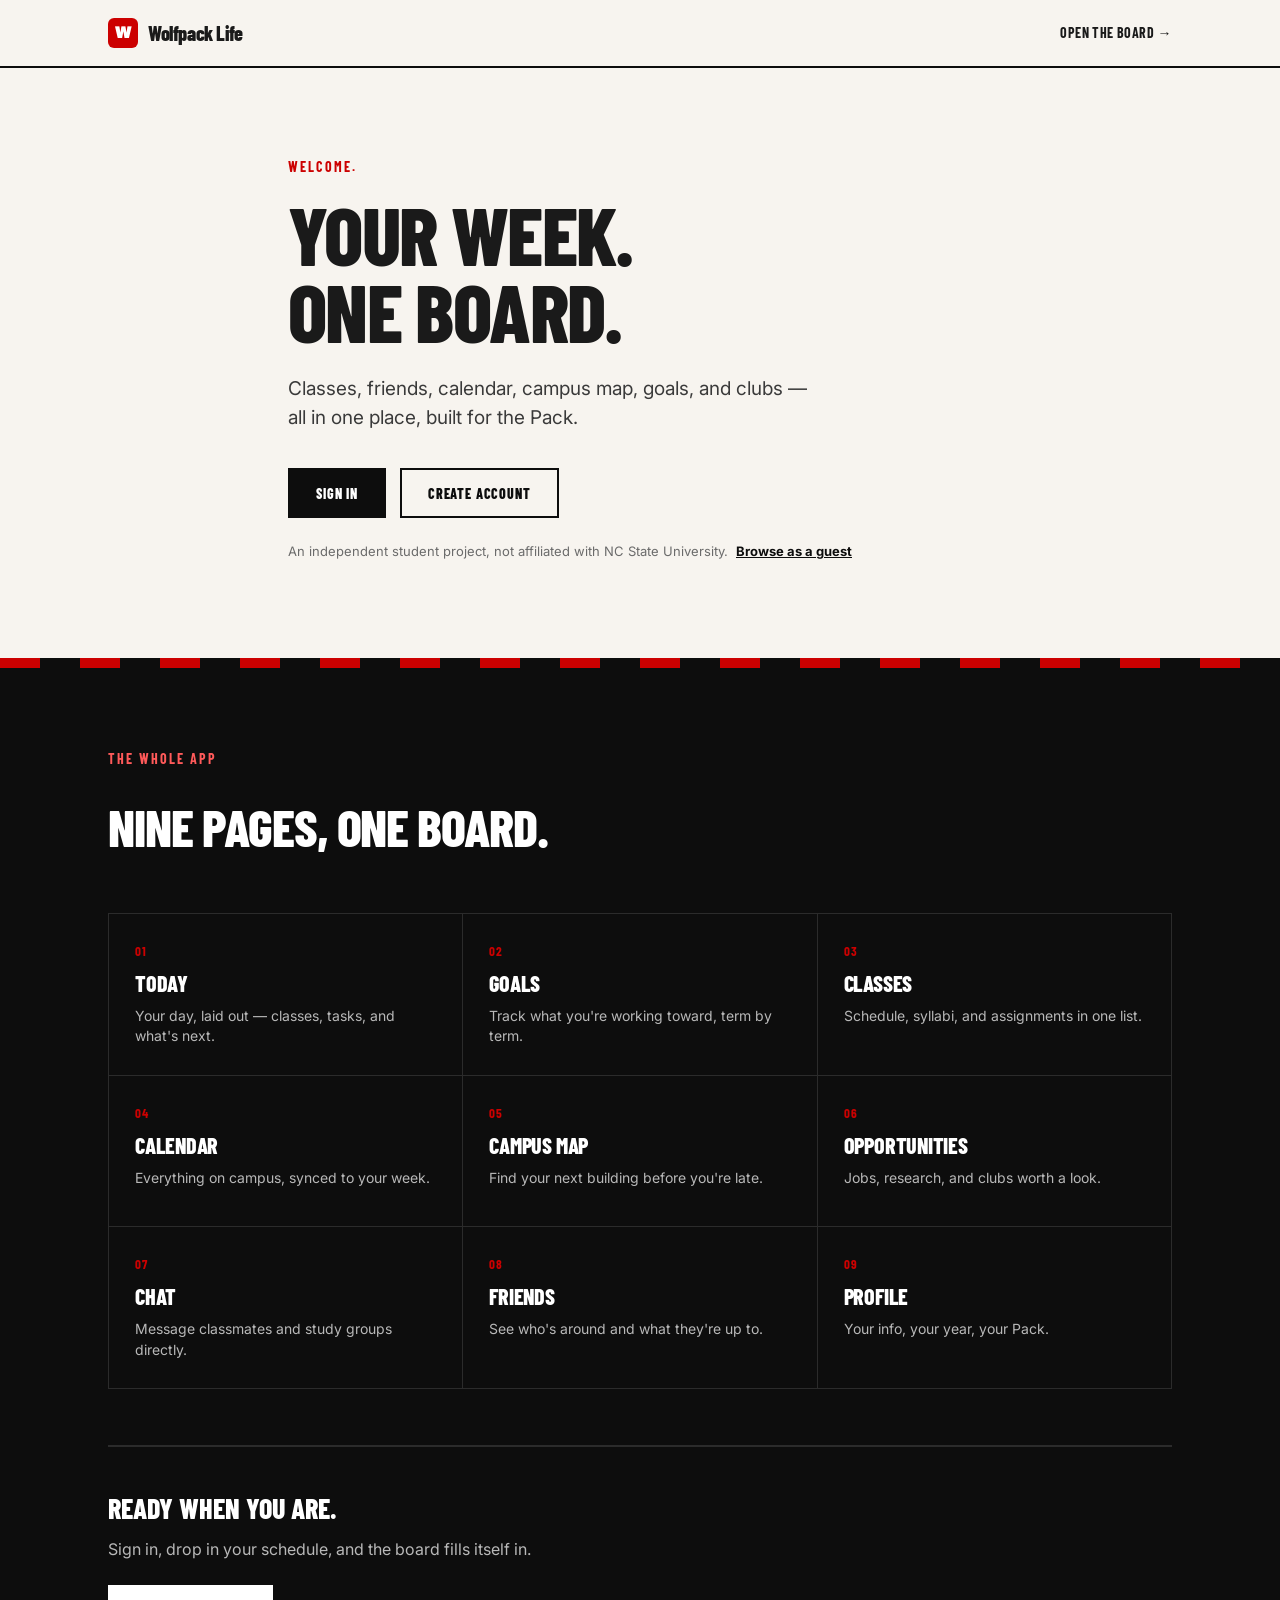
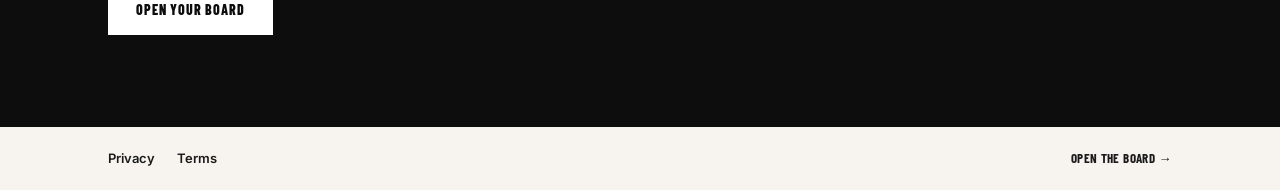
==== index.html @ f3657b66 "Initial commit: Wolfpack Life welcome site Static NC State-themed welcome page with working client-s" ====
<!DOCTYPE html>
<html lang="en">
<head>
  <meta charset="UTF-8" />
  <meta name="viewport" content="width=device-width, initial-scale=1.0" />
  <title>Welcome / Wolfpack Life</title>
  <meta name="description" content="Your week, one board — classes, friends, calendar, campus map, goals, and clubs for NC State students." />
  <link rel="icon" href="data:image/svg+xml,<svg xmlns=%22http://www.w3.org/2000/svg%22 viewBox=%220 0 100 100%22><rect width=%22100%22 height=%22100%22 rx=%2218%22 fill=%22%23CC0000%22/><text x=%2250%22 y=%2268%22 font-size=%2258%22 font-family=%22Arial%22 font-weight=%22900%22 fill=%22white%22 text-anchor=%22middle%22>W</text></svg>" />
  <link rel="preconnect" href="https://fonts.googleapis.com" />
  <link rel="preconnect" href="https://fonts.gstatic.com" crossorigin />
  <link href="https://fonts.googleapis.com/css2?family=Archivo+Black&family=Barlow+Condensed:wght@500;600;700;800&family=Inter:wght@400;500;600;700&display=swap" rel="stylesheet" />
  <link rel="stylesheet" href="styles.css" />
</head>
<body>

  <header class="site-header">
    <div class="wrap header-inner">
      <a class="brand" href="#top">
        <span class="brand-mark">W</span>
        <span class="brand-name">Wolfpack Life</span>
      </a>
      <a class="header-cta" href="board.html">Open the board →</a>
    </div>
  </header>

  <main id="top">
    <!-- HERO -->
    <section class="hero">
      <div class="wrap hero-inner">
        <p class="eyebrow">Welcome.</p>
        <h1 class="hero-title">
          <span>Your week.</span>
          <span>One board.</span>
        </h1>
        <p class="hero-sub">Classes, friends, calendar, campus map, goals, and clubs — all in one place, built for the Pack.</p>

        <div class="hero-actions">
          <a class="btn btn-solid" href="account.html?mode=signin">Sign in</a>
          <a class="btn btn-outline" href="account.html?mode=create">Create account</a>
        </div>

        <p class="hero-disclaimer">
          An independent student project, not affiliated with NC State University.
          <button class="link-btn" type="button" id="guestBtn">Browse as a guest</button>
        </p>
      </div>

      <div class="hero-stripe" aria-hidden="true"></div>
    </section>

    <!-- FEATURE BOARD -->
    <section class="board" id="board">
      <div class="wrap">
        <p class="eyebrow eyebrow-light">The whole app</p>
        <h2 class="board-title">Nine pages, one board.</h2>

        <ol class="page-list">
          <li><span class="num">01</span><h3>Today</h3><p>Your day, laid out — classes, tasks, and what's next.</p></li>
          <li><span class="num">02</span><h3>Goals</h3><p>Track what you're working toward, term by term.</p></li>
          <li><span class="num">03</span><h3>Classes</h3><p>Schedule, syllabi, and assignments in one list.</p></li>
          <li><span class="num">04</span><h3>Calendar</h3><p>Everything on campus, synced to your week.</p></li>
          <li><span class="num">05</span><h3>Campus map</h3><p>Find your next building before you're late.</p></li>
          <li><span class="num">06</span><h3>Opportunities</h3><p>Jobs, research, and clubs worth a look.</p></li>
          <li><span class="num">07</span><h3>Chat</h3><p>Message classmates and study groups directly.</p></li>
          <li><span class="num">08</span><h3>Friends</h3><p>See who's around and what they're up to.</p></li>
          <li><span class="num">09</span><h3>Profile</h3><p>Your info, your year, your Pack.</p></li>
        </ol>

        <div class="board-cta">
          <h3>Ready when you are.</h3>
          <p>Sign in, drop in your schedule, and the board fills itself in.</p>
          <a class="btn btn-solid btn-light" href="account.html?mode=signin">Open your board</a>
        </div>
      </div>
    </section>
  </main>

  <footer class="site-footer">
    <div class="wrap footer-inner">
      <div class="footer-links">
        <a href="#privacy">Privacy</a>
        <a href="#terms">Terms</a>
      </div>
      <a class="footer-cta" href="board.html">Open the board →</a>
    </div>
  </footer>

  <script src="auth.js"></script>
  <script src="script.js"></script>
</body>
</html>
---- styles.css ----
:root {
  --red: #CC0000;
  --red-dark: #8f0000;
  --black: #0d0d0d;
  --cream: #F7F4EF;
  --ink: #1a1a1a;
  --white: #ffffff;
  --border: 2px solid var(--black);
  --font-display: "Barlow Condensed", "Arial Narrow", Helvetica, sans-serif;
  --font-body: "Inter", ui-sans-serif, system-ui, sans-serif;
}

* { box-sizing: border-box; margin: 0; padding: 0; }

html { scroll-behavior: smooth; }

body {
  background: var(--cream);
  color: var(--ink);
  font-family: var(--font-body);
  font-size: 16px;
  line-height: 1.5;
  -webkit-font-smoothing: antialiased;
}

.wrap {
  max-width: 1120px;
  margin: 0 auto;
  padding: 0 28px;
}

a { color: inherit; text-decoration: none; }

/* ---------- Header ---------- */
.site-header {
  border-bottom: var(--border);
  background: var(--cream);
  position: sticky;
  top: 0;
  z-index: 10;
}

.header-inner {
  display: flex;
  align-items: center;
  justify-content: space-between;
  padding: 18px 28px;
}

.brand {
  display: flex;
  align-items: center;
  gap: 10px;
  font-family: var(--font-display);
  font-weight: 800;
  font-size: 20px;
  letter-spacing: -0.02em;
}

.brand-mark {
  display: inline-flex;
  align-items: center;
  justify-content: center;
  width: 30px;
  height: 30px;
  background: var(--red);
  color: var(--white);
  font-family: "Archivo Black", sans-serif;
  font-size: 16px;
  border-radius: 6px;
}

.header-cta {
  font-family: var(--font-display);
  font-weight: 700;
  font-size: 14px;
  text-transform: uppercase;
  letter-spacing: 0.03em;
  border-bottom: 2px solid transparent;
  transition: border-color 0.15s ease;
}
.header-cta:hover { border-color: var(--black); }

/* ---------- Hero ---------- */
.hero { position: relative; overflow: hidden; }

.hero-inner {
  padding: 88px 28px 96px;
  max-width: 760px;
}

.eyebrow {
  font-family: var(--font-display);
  font-weight: 700;
  font-size: 14px;
  text-transform: uppercase;
  letter-spacing: 0.14em;
  color: var(--red);
  margin-bottom: 18px;
}

.hero-title {
  font-family: var(--font-display);
  font-weight: 800;
  font-size: clamp(48px, 8vw, 82px);
  line-height: 0.94;
  letter-spacing: -0.02em;
  text-transform: uppercase;
  margin-bottom: 26px;
}
.hero-title span { display: block; }

.hero-sub {
  font-size: 19px;
  line-height: 1.5;
  max-width: 520px;
  color: #3a3a3a;
  margin-bottom: 36px;
}

.hero-actions {
  display: flex;
  gap: 14px;
  flex-wrap: wrap;
  margin-bottom: 24px;
}

.btn {
  display: inline-flex;
  align-items: center;
  justify-content: center;
  height: 50px;
  padding: 0 26px;
  font-family: var(--font-display);
  font-weight: 800;
  font-size: 14px;
  text-transform: uppercase;
  letter-spacing: 0.06em;
  border: var(--border);
  transition: transform 0.12s ease, background 0.12s ease, color 0.12s ease;
}
.btn:hover { transform: translate(-2px, -2px); }

.btn-solid {
  background: var(--black);
  color: var(--white);
  border-color: var(--black);
}
.btn-solid:hover { background: var(--red); border-color: var(--red); }

.btn-outline {
  background: transparent;
  color: var(--black);
  border-color: var(--black);
}
.btn-outline:hover { background: var(--black); color: var(--white); }

.btn-light {
  background: var(--white);
  color: var(--black);
  border-color: var(--white);
}
.btn-light:hover { background: var(--red); color: var(--white); border-color: var(--red); }

.hero-disclaimer {
  font-size: 13px;
  color: #6b6b6b;
  display: flex;
  align-items: center;
  gap: 8px;
  flex-wrap: wrap;
}

.link-btn {
  background: none;
  border: none;
  font-family: var(--font-body);
  font-weight: 700;
  font-size: 13px;
  color: var(--black);
  text-decoration: underline;
  cursor: pointer;
  padding: 0;
}
.link-btn:hover { color: var(--red); }

.hero-stripe {
  height: 10px;
  background: repeating-linear-gradient(
    90deg,
    var(--red) 0 40px,
    var(--black) 40px 80px
  );
}

/* ---------- Board / feature section ---------- */
.board {
  background: var(--black);
  color: var(--white);
  padding: 80px 0 90px;
}

.eyebrow-light { color: #ff5a5a; }

.board-title {
  font-family: var(--font-display);
  font-weight: 800;
  font-size: clamp(32px, 5vw, 52px);
  letter-spacing: -0.02em;
  text-transform: uppercase;
  margin-bottom: 48px;
}

.page-list {
  list-style: none;
  display: grid;
  grid-template-columns: repeat(3, 1fr);
  gap: 1px;
  background: #2b2b2b;
  border: 1px solid #2b2b2b;
  margin-bottom: 56px;
}

.page-list li {
  background: var(--black);
  padding: 28px 26px;
  min-height: 150px;
  display: flex;
  flex-direction: column;
  gap: 6px;
}

.page-list .num {
  font-family: var(--font-display);
  font-weight: 700;
  font-size: 13px;
  color: var(--red);
  letter-spacing: 0.08em;
}

.page-list h3 {
  font-family: var(--font-display);
  font-weight: 800;
  font-size: 22px;
  text-transform: uppercase;
  letter-spacing: -0.01em;
}

.page-list p {
  font-size: 14px;
  color: #b8b8b8;
  line-height: 1.45;
}

.board-cta {
  border-top: 2px solid #2b2b2b;
  padding-top: 40px;
}

.board-cta h3 {
  font-family: var(--font-display);
  font-weight: 800;
  font-size: 28px;
  text-transform: uppercase;
  margin-bottom: 8px;
}

.board-cta p {
  color: #b8b8b8;
  margin-bottom: 24px;
}

/* ---------- Footer ---------- */
.site-footer {
  border-top: var(--border);
  padding: 22px 0;
}

.footer-inner {
  display: flex;
  align-items: center;
  justify-content: space-between;
  flex-wrap: wrap;
  gap: 12px;
}

.footer-links {
  display: flex;
  gap: 22px;
  font-size: 13px;
  font-weight: 600;
}
.footer-links a:hover { color: var(--red); }

.footer-cta {
  font-family: var(--font-display);
  font-weight: 700;
  font-size: 13px;
  text-transform: uppercase;
  letter-spacing: 0.03em;
}
.footer-cta:hover { color: var(--red); }

button { cursor: pointer; font: inherit; }

/* ---------- Auth pages ---------- */
.auth-section {
  padding: 72px 0 100px;
  min-height: calc(100vh - 140px);
  display: flex;
  align-items: center;
}

.auth-wrap { display: flex; justify-content: center; }

.auth-card {
  width: 100%;
  max-width: 420px;
  border: var(--border);
  background: var(--white);
  padding: 40px;
}

.auth-title {
  font-family: var(--font-display);
  font-weight: 800;
  font-size: 40px;
  text-transform: uppercase;
  letter-spacing: -0.01em;
  margin-bottom: 28px;
}

.field {
  display: block;
  margin-bottom: 18px;
}
.field[hidden] { display: none; }

.field span {
  display: block;
  font-family: var(--font-display);
  font-weight: 700;
  font-size: 13px;
  text-transform: uppercase;
  letter-spacing: 0.05em;
  margin-bottom: 6px;
}

.field input {
  width: 100%;
  height: 46px;
  padding: 0 14px;
  border: 2px solid #cfcac0;
  background: var(--cream);
  font-family: var(--font-body);
  font-size: 15px;
  color: var(--ink);
  transition: border-color 0.12s ease;
}
.field input:focus {
  outline: none;
  border-color: var(--black);
}

.auth-submit {
  width: 100%;
  margin-top: 6px;
}

.form-error {
  background: #fdeaea;
  border: 2px solid var(--red);
  color: var(--red-dark);
  font-size: 14px;
  font-weight: 600;
  padding: 12px 14px;
  margin-bottom: 20px;
}

.auth-switch {
  text-align: center;
  font-size: 14px;
  margin-top: 16px;
  color: #4a4a4a;
}
.auth-switch .link-btn { margin-left: 4px; }

.link-btn-inline {
  font-weight: 700;
  text-decoration: underline;
}
.link-btn-inline:hover { color: var(--red); }

/* ---------- Board hero ---------- */
.board-hero {
  padding: 64px 0 40px;
}

.board-hero-title {
  font-family: var(--font-display);
  font-weight: 800;
  font-size: clamp(36px, 6vw, 58px);
  text-transform: uppercase;
  letter-spacing: -0.02em;
  margin: 8px 0 14px;
}

/* ---------- Responsive ---------- */
@media (max-width: 800px) {
  .page-list { grid-template-columns: repeat(2, 1fr); }
}

@media (max-width: 560px) {
  .page-list { grid-template-columns: 1fr; }
  .hero-inner { padding: 64px 24px 72px; }
  .hero-actions { flex-direction: column; align-items: stretch; }
}
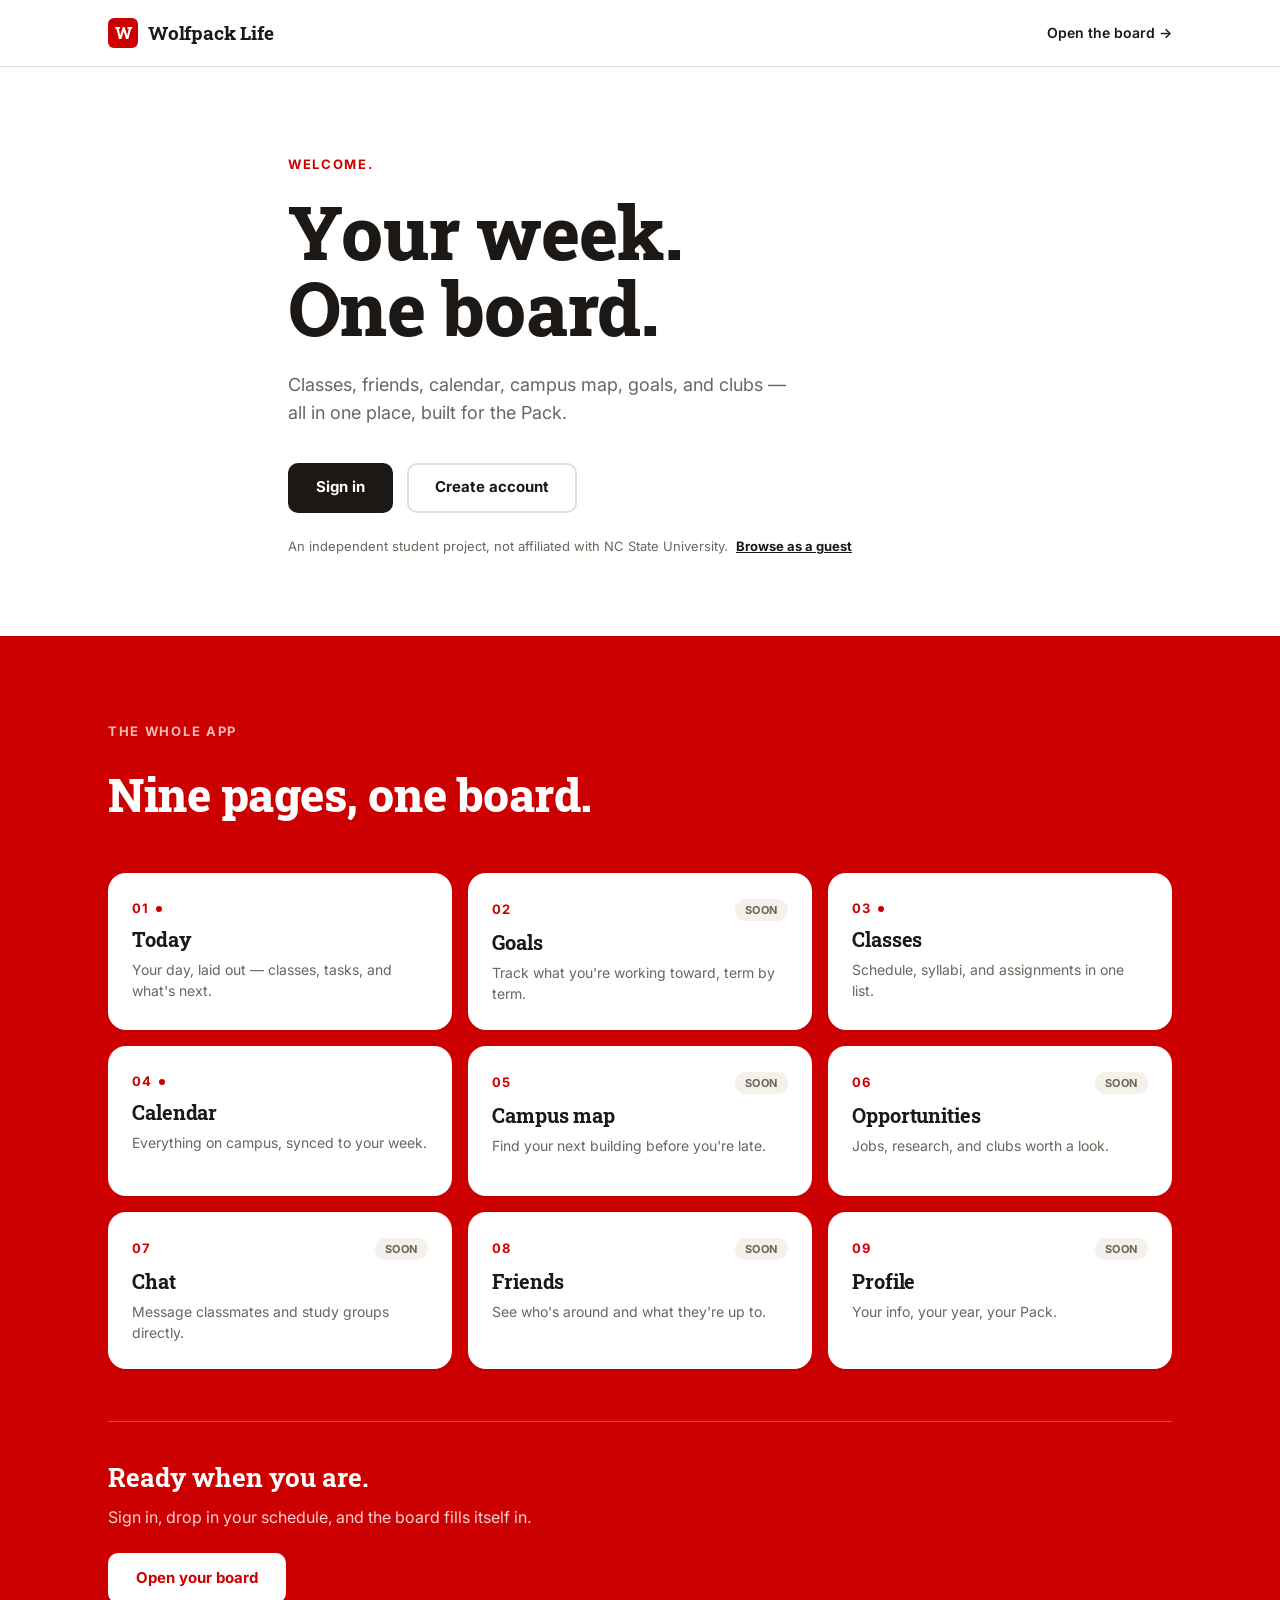
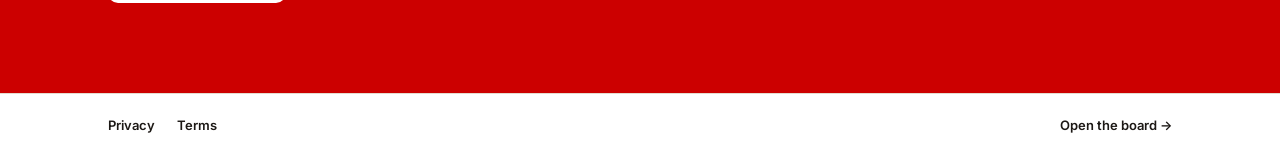
==== commit 214eb2ca: "Design pass: differentiate visual identity from the reference site Replaces the condensed-grotesk/sh" ====
--- a/index.html
+++ b/index.html
@@ -8,7 +8,7 @@
   <link rel="icon" href="data:image/svg+xml,<svg xmlns=%22http://www.w3.org/2000/svg%22 viewBox=%220 0 100 100%22><rect width=%22100%22 height=%22100%22 rx=%2218%22 fill=%22%23CC0000%22/><text x=%2250%22 y=%2268%22 font-size=%2258%22 font-family=%22Arial%22 font-weight=%22900%22 fill=%22white%22 text-anchor=%22middle%22>W</text></svg>" />
   <link rel="preconnect" href="https://fonts.googleapis.com" />
   <link rel="preconnect" href="https://fonts.gstatic.com" crossorigin />
-  <link href="https://fonts.googleapis.com/css2?family=Archivo+Black&family=Barlow+Condensed:wght@500;600;700;800&family=Inter:wght@400;500;600;700&display=swap" rel="stylesheet" />
+  <link href="https://fonts.googleapis.com/css2?family=Roboto+Slab:wght@600;700;800;900&family=Inter:wght@400;500;600;700&display=swap" rel="stylesheet" />
   <link rel="stylesheet" href="styles.css" />
 </head>
 <body>
@@ -55,15 +55,15 @@
         <h2 class="board-title">Nine pages, one board.</h2>
 
         <ol class="page-list">
-          <li><span class="num">01</span><h3>Today</h3><p>Your day, laid out — classes, tasks, and what's next.</p></li>
-          <li><span class="num">02</span><h3>Goals</h3><p>Track what you're working toward, term by term.</p></li>
-          <li><span class="num">03</span><h3>Classes</h3><p>Schedule, syllabi, and assignments in one list.</p></li>
-          <li><span class="num">04</span><h3>Calendar</h3><p>Everything on campus, synced to your week.</p></li>
-          <li><span class="num">05</span><h3>Campus map</h3><p>Find your next building before you're late.</p></li>
-          <li><span class="num">06</span><h3>Opportunities</h3><p>Jobs, research, and clubs worth a look.</p></li>
-          <li><span class="num">07</span><h3>Chat</h3><p>Message classmates and study groups directly.</p></li>
-          <li><span class="num">08</span><h3>Friends</h3><p>See who's around and what they're up to.</p></li>
-          <li><span class="num">09</span><h3>Profile</h3><p>Your info, your year, your Pack.</p></li>
+          <li class="page-live"><span class="card-top"><span class="num">01</span></span><h3>Today</h3><p>Your day, laid out — classes, tasks, and what's next.</p></li>
+          <li><span class="card-top"><span class="num">02</span><span class="soon-tag">Soon</span></span><h3>Goals</h3><p>Track what you're working toward, term by term.</p></li>
+          <li class="page-live"><span class="card-top"><span class="num">03</span></span><h3>Classes</h3><p>Schedule, syllabi, and assignments in one list.</p></li>
+          <li class="page-live"><span class="card-top"><span class="num">04</span></span><h3>Calendar</h3><p>Everything on campus, synced to your week.</p></li>
+          <li><span class="card-top"><span class="num">05</span><span class="soon-tag">Soon</span></span><h3>Campus map</h3><p>Find your next building before you're late.</p></li>
+          <li><span class="card-top"><span class="num">06</span><span class="soon-tag">Soon</span></span><h3>Opportunities</h3><p>Jobs, research, and clubs worth a look.</p></li>
+          <li><span class="card-top"><span class="num">07</span><span class="soon-tag">Soon</span></span><h3>Chat</h3><p>Message classmates and study groups directly.</p></li>
+          <li><span class="card-top"><span class="num">08</span><span class="soon-tag">Soon</span></span><h3>Friends</h3><p>See who's around and what they're up to.</p></li>
+          <li><span class="card-top"><span class="num">09</span><span class="soon-tag">Soon</span></span><h3>Profile</h3><p>Your info, your year, your Pack.</p></li>
         </ol>
 
         <div class="board-cta">
--- a/styles.css
+++ b/styles.css
@@ -1,12 +1,17 @@
 :root {
   --red: #CC0000;
   --red-dark: #8f0000;
-  --black: #0d0d0d;
-  --cream: #F7F4EF;
-  --ink: #1a1a1a;
+  --red-tint: rgba(204, 0, 0, 0.08);
+  --ink: #1c1815;
+  --paper: #ffffff;
+  --card: #F5F1EA;
+  --line: #E4DCD0;
+  --muted: #6b655c;
   --white: #ffffff;
-  --border: 2px solid var(--black);
-  --font-display: "Barlow Condensed", "Arial Narrow", Helvetica, sans-serif;
+  --radius-lg: 18px;
+  --radius-md: 10px;
+  --radius-sm: 6px;
+  --font-display: "Roboto Slab", Georgia, serif;
   --font-body: "Inter", ui-sans-serif, system-ui, sans-serif;
 }
 
@@ -15,7 +20,7 @@
 html { scroll-behavior: smooth; }
 
 body {
-  background: var(--cream);
+  background: var(--paper);
   color: var(--ink);
   font-family: var(--font-body);
   font-size: 16px;
@@ -33,8 +38,8 @@
 
 /* ---------- Header ---------- */
 .site-header {
-  border-bottom: var(--border);
-  background: var(--cream);
+  border-bottom: 1px solid var(--line);
+  background: var(--paper);
   position: sticky;
   top: 0;
   z-index: 10;
@@ -52,9 +57,9 @@
   align-items: center;
   gap: 10px;
   font-family: var(--font-display);
-  font-weight: 800;
-  font-size: 20px;
-  letter-spacing: -0.02em;
+  font-weight: 700;
+  font-size: 19px;
+  letter-spacing: -0.01em;
 }
 
 .brand-mark {
@@ -65,36 +70,51 @@
   height: 30px;
   background: var(--red);
   color: var(--white);
-  font-family: "Archivo Black", sans-serif;
+  font-family: var(--font-display);
+  font-weight: 800;
   font-size: 16px;
-  border-radius: 6px;
+  border-radius: var(--radius-sm);
 }
 
 .header-cta {
-  font-family: var(--font-display);
-  font-weight: 700;
+  font-family: var(--font-body);
+  font-weight: 600;
   font-size: 14px;
-  text-transform: uppercase;
-  letter-spacing: 0.03em;
   border-bottom: 2px solid transparent;
-  transition: border-color 0.15s ease;
-}
-.header-cta:hover { border-color: var(--black); }
+  transition: border-color 0.15s ease, color 0.15s ease;
+}
+.header-cta:hover { border-color: var(--red); color: var(--red); }
+
+.app-nav {
+  display: flex;
+  align-items: center;
+  gap: 26px;
+}
+
+.app-nav-link {
+  font-family: var(--font-body);
+  font-weight: 600;
+  font-size: 14px;
+  border-bottom: 2px solid transparent;
+  transition: border-color 0.15s ease, color 0.15s ease;
+}
+.app-nav-link:hover { border-color: var(--line); }
+.app-nav-link.active { border-color: var(--red); color: var(--red); }
 
 /* ---------- Hero ---------- */
 .hero { position: relative; overflow: hidden; }
 
 .hero-inner {
-  padding: 88px 28px 96px;
+  padding: 88px 28px 80px;
   max-width: 760px;
 }
 
 .eyebrow {
-  font-family: var(--font-display);
-  font-weight: 700;
-  font-size: 14px;
+  font-family: var(--font-body);
+  font-weight: 700;
+  font-size: 13px;
   text-transform: uppercase;
-  letter-spacing: 0.14em;
+  letter-spacing: 0.13em;
   color: var(--red);
   margin-bottom: 18px;
 }
@@ -102,19 +122,18 @@
 .hero-title {
   font-family: var(--font-display);
   font-weight: 800;
-  font-size: clamp(48px, 8vw, 82px);
-  line-height: 0.94;
-  letter-spacing: -0.02em;
-  text-transform: uppercase;
+  font-size: clamp(42px, 7vw, 74px);
+  line-height: 1.03;
+  letter-spacing: -0.01em;
   margin-bottom: 26px;
 }
 .hero-title span { display: block; }
 
 .hero-sub {
-  font-size: 19px;
-  line-height: 1.5;
+  font-size: 18px;
+  line-height: 1.55;
   max-width: 520px;
-  color: #3a3a3a;
+  color: var(--muted);
   margin-bottom: 36px;
 }
 
@@ -130,41 +149,38 @@
   align-items: center;
   justify-content: center;
   height: 50px;
-  padding: 0 26px;
-  font-family: var(--font-display);
-  font-weight: 800;
-  font-size: 14px;
-  text-transform: uppercase;
-  letter-spacing: 0.06em;
-  border: var(--border);
-  transition: transform 0.12s ease, background 0.12s ease, color 0.12s ease;
-}
-.btn:hover { transform: translate(-2px, -2px); }
+  padding: 0 28px;
+  font-family: var(--font-body);
+  font-weight: 700;
+  font-size: 15px;
+  border: none;
+  border-radius: var(--radius-md);
+  transition: background 0.15s ease, color 0.15s ease, box-shadow 0.15s ease, transform 0.15s ease;
+}
+.btn:hover { transform: translateY(-1px); }
 
 .btn-solid {
-  background: var(--black);
+  background: var(--ink);
   color: var(--white);
-  border-color: var(--black);
-}
-.btn-solid:hover { background: var(--red); border-color: var(--red); }
+}
+.btn-solid:hover { background: var(--red); }
 
 .btn-outline {
   background: transparent;
-  color: var(--black);
-  border-color: var(--black);
-}
-.btn-outline:hover { background: var(--black); color: var(--white); }
+  color: var(--ink);
+  box-shadow: inset 0 0 0 2px var(--line);
+}
+.btn-outline:hover { box-shadow: inset 0 0 0 2px var(--ink); }
 
 .btn-light {
   background: var(--white);
-  color: var(--black);
-  border-color: var(--white);
-}
-.btn-light:hover { background: var(--red); color: var(--white); border-color: var(--red); }
+  color: var(--red);
+}
+.btn-light:hover { background: var(--ink); color: var(--white); }
 
 .hero-disclaimer {
   font-size: 13px;
-  color: #6b6b6b;
+  color: var(--muted);
   display: flex;
   align-items: center;
   gap: 8px;
@@ -177,7 +193,7 @@
   font-family: var(--font-body);
   font-weight: 700;
   font-size: 13px;
-  color: var(--black);
+  color: var(--ink);
   text-decoration: underline;
   cursor: pointer;
   padding: 0;
@@ -185,94 +201,132 @@
 .link-btn:hover { color: var(--red); }
 
 .hero-stripe {
-  height: 10px;
-  background: repeating-linear-gradient(
-    90deg,
-    var(--red) 0 40px,
-    var(--black) 40px 80px
-  );
+  height: 6px;
+  background: var(--red);
 }
 
 /* ---------- Board / feature section ---------- */
 .board {
-  background: var(--black);
+  background: var(--red);
   color: var(--white);
   padding: 80px 0 90px;
 }
 
-.eyebrow-light { color: #ff5a5a; }
+.eyebrow-light { color: rgba(255, 255, 255, 0.72); }
 
 .board-title {
   font-family: var(--font-display);
   font-weight: 800;
-  font-size: clamp(32px, 5vw, 52px);
-  letter-spacing: -0.02em;
-  text-transform: uppercase;
-  margin-bottom: 48px;
+  font-size: clamp(30px, 4.5vw, 46px);
+  letter-spacing: -0.01em;
+  margin-bottom: 44px;
 }
 
 .page-list {
   list-style: none;
   display: grid;
   grid-template-columns: repeat(3, 1fr);
-  gap: 1px;
-  background: #2b2b2b;
-  border: 1px solid #2b2b2b;
-  margin-bottom: 56px;
+  gap: 16px;
+  margin-bottom: 52px;
 }
 
 .page-list li {
-  background: var(--black);
-  padding: 28px 26px;
+  background: var(--paper);
+  color: var(--ink);
+  border-radius: var(--radius-lg);
+  padding: 26px 24px;
   min-height: 150px;
   display: flex;
   flex-direction: column;
   gap: 6px;
+  box-shadow: 0 2px 0 rgba(0, 0, 0, 0.06);
+}
+
+.card-top {
+  display: flex;
+  align-items: center;
+  justify-content: space-between;
 }
 
 .page-list .num {
-  font-family: var(--font-display);
+  font-family: var(--font-body);
   font-weight: 700;
   font-size: 13px;
   color: var(--red);
-  letter-spacing: 0.08em;
-}
+  letter-spacing: 0.06em;
+}
+
+.soon-tag {
+  font-family: var(--font-body);
+  font-weight: 700;
+  font-size: 11px;
+  text-transform: uppercase;
+  letter-spacing: 0.05em;
+  color: var(--muted);
+  background: var(--card);
+  border-radius: 999px;
+  padding: 3px 10px;
+}
+
+.page-live {
+  transition: transform 0.15s ease, box-shadow 0.15s ease;
+  box-shadow: 0 2px 0 rgba(0, 0, 0, 0.06);
+}
+.page-live:hover { transform: translateY(-3px); box-shadow: 0 10px 20px rgba(0, 0, 0, 0.18); }
+.page-live .num::after {
+  content: '';
+  display: inline-block;
+  width: 6px;
+  height: 6px;
+  border-radius: 50%;
+  background: var(--red);
+  margin-left: 7px;
+  vertical-align: middle;
+}
+
+.page-live a {
+  display: flex;
+  flex-direction: column;
+  gap: 6px;
+  height: 100%;
+}
+
+.page-live h3 { color: var(--ink); }
+.page-live:hover h3 { color: var(--red); }
 
 .page-list h3 {
   font-family: var(--font-display);
-  font-weight: 800;
-  font-size: 22px;
-  text-transform: uppercase;
-  letter-spacing: -0.01em;
+  font-weight: 700;
+  font-size: 20px;
+  letter-spacing: -0.005em;
 }
 
 .page-list p {
   font-size: 14px;
-  color: #b8b8b8;
+  color: var(--muted);
   line-height: 1.45;
 }
 
 .board-cta {
-  border-top: 2px solid #2b2b2b;
-  padding-top: 40px;
+  border-top: 1px solid rgba(255, 255, 255, 0.28);
+  padding-top: 36px;
 }
 
 .board-cta h3 {
   font-family: var(--font-display);
-  font-weight: 800;
-  font-size: 28px;
-  text-transform: uppercase;
+  font-weight: 700;
+  font-size: 26px;
   margin-bottom: 8px;
 }
 
 .board-cta p {
-  color: #b8b8b8;
+  color: rgba(255, 255, 255, 0.82);
   margin-bottom: 24px;
 }
 
 /* ---------- Footer ---------- */
 .site-footer {
-  border-top: var(--border);
+  border-top: 1px solid var(--line);
   padding: 22px 0;
 }
 
@@ -293,11 +347,9 @@
 .footer-links a:hover { color: var(--red); }
 
 .footer-cta {
-  font-family: var(--font-display);
-  font-weight: 700;
-  font-size: 13px;
-  text-transform: uppercase;
-  letter-spacing: 0.03em;
+  font-family: var(--font-body);
+  font-weight: 600;
+  font-size: 13px;
 }
 .footer-cta:hover { color: var(--red); }
 
@@ -316,16 +368,16 @@
 .auth-card {
   width: 100%;
   max-width: 420px;
-  border: var(--border);
-  background: var(--white);
+  background: var(--paper);
+  border-radius: var(--radius-lg);
+  box-shadow: 0 1px 3px rgba(28, 24, 21, 0.06), 0 16px 40px rgba(28, 24, 21, 0.1);
   padding: 40px;
 }
 
 .auth-title {
   font-family: var(--font-display);
   font-weight: 800;
-  font-size: 40px;
-  text-transform: uppercase;
+  font-size: 36px;
   letter-spacing: -0.01em;
   margin-bottom: 28px;
 }
@@ -338,11 +390,12 @@
 
 .field span {
   display: block;
-  font-family: var(--font-display);
-  font-weight: 700;
-  font-size: 13px;
+  font-family: var(--font-body);
+  font-weight: 600;
+  font-size: 12px;
   text-transform: uppercase;
   letter-spacing: 0.05em;
+  color: var(--muted);
   margin-bottom: 6px;
 }
 
@@ -350,16 +403,18 @@
   width: 100%;
   height: 46px;
   padding: 0 14px;
-  border: 2px solid #cfcac0;
-  background: var(--cream);
+  border: 1.5px solid var(--line);
+  border-radius: var(--radius-sm);
+  background: var(--card);
   font-family: var(--font-body);
   font-size: 15px;
   color: var(--ink);
-  transition: border-color 0.12s ease;
+  transition: border-color 0.12s ease, box-shadow 0.12s ease;
 }
 .field input:focus {
   outline: none;
-  border-color: var(--black);
+  border-color: var(--red);
+  box-shadow: 0 0 0 3px var(--red-tint);
 }
 
 .auth-submit {
@@ -369,7 +424,8 @@
 
 .form-error {
   background: #fdeaea;
-  border: 2px solid var(--red);
+  border: 1.5px solid var(--red);
+  border-radius: var(--radius-sm);
   color: var(--red-dark);
   font-size: 14px;
   font-weight: 600;
@@ -381,7 +437,7 @@
   text-align: center;
   font-size: 14px;
   margin-top: 16px;
-  color: #4a4a4a;
+  color: var(--muted);
 }
 .auth-switch .link-btn { margin-left: 4px; }
 
@@ -399,19 +455,398 @@
 .board-hero-title {
   font-family: var(--font-display);
   font-weight: 800;
-  font-size: clamp(36px, 6vw, 58px);
+  font-size: clamp(32px, 5vw, 50px);
+  letter-spacing: -0.01em;
+  margin: 8px 0 14px;
+}
+
+/* ---------- Today page ---------- */
+.today-hero { padding: 64px 0 32px; }
+
+.today-body { padding-bottom: 100px; }
+
+.next-card {
+  background: var(--ink);
+  color: var(--white);
+  border-radius: var(--radius-lg);
+  padding: 24px 28px;
+  margin-bottom: 40px;
+}
+
+.next-text {
+  font-family: var(--font-display);
+  font-weight: 700;
+  font-size: 21px;
+}
+
+.today-grid {
+  display: grid;
+  grid-template-columns: 1fr 1fr;
+  gap: 28px;
+}
+
+.panel {
+  background: var(--paper);
+  border: 1px solid var(--line);
+  border-radius: var(--radius-lg);
+  box-shadow: 0 1px 2px rgba(28, 24, 21, 0.04);
+  padding: 28px;
+}
+
+.panel-header {
+  display: flex;
+  align-items: center;
+  justify-content: space-between;
+  margin-bottom: 20px;
+}
+
+.panel-header h2 {
+  font-family: var(--font-display);
+  font-weight: 700;
+  font-size: 21px;
+  letter-spacing: -0.005em;
+}
+
+.btn-small {
+  height: 40px;
+  padding: 0 18px;
+  font-size: 13px;
+}
+
+.inline-form {
+  background: var(--card);
+  border: 1px solid var(--line);
+  border-radius: var(--radius-md);
+  padding: 18px;
+  margin-bottom: 20px;
+}
+
+.form-mode-label {
+  font-family: var(--font-body);
+  font-weight: 700;
+  font-size: 12px;
   text-transform: uppercase;
-  letter-spacing: -0.02em;
-  margin: 8px 0 14px;
-}
+  letter-spacing: 0.05em;
+  color: var(--red);
+  margin-bottom: 14px;
+}
+
+.form-actions {
+  display: flex;
+  align-items: center;
+  gap: 18px;
+}
+
+.field-row {
+  display: flex;
+  gap: 12px;
+}
+.field-row .field { flex: 1; }
+
+.field-error {
+  background: #fdeaea;
+  border: 1.5px solid var(--red);
+  border-radius: var(--radius-sm);
+  color: var(--red-dark);
+  font-size: 13px;
+  font-weight: 600;
+  padding: 10px 12px;
+  margin-bottom: 16px;
+}
+
+.day-picker {
+  display: flex;
+  flex-wrap: wrap;
+  gap: 8px;
+}
+
+.day-chip {
+  display: inline-flex;
+  align-items: center;
+  gap: 6px;
+  border: 1px solid var(--line);
+  border-radius: 999px;
+  padding: 6px 14px;
+  font-size: 13px;
+  cursor: pointer;
+  user-select: none;
+  transition: background 0.12s ease, border-color 0.12s ease, color 0.12s ease;
+}
+.day-chip:has(input:checked) {
+  background: var(--red);
+  color: var(--white);
+  border-color: var(--red);
+}
+
+.day-group { margin-bottom: 28px; }
+.day-group:last-child { margin-bottom: 0; }
+
+.day-heading {
+  font-family: var(--font-body);
+  font-weight: 700;
+  font-size: 13px;
+  text-transform: uppercase;
+  letter-spacing: 0.07em;
+  color: var(--red);
+  margin-bottom: 6px;
+}
+
+.class-list, .task-list { list-style: none; }
+
+.class-item {
+  display: flex;
+  align-items: center;
+  gap: 16px;
+  padding: 14px 0;
+  border-bottom: 1px solid var(--line);
+}
+.class-item:last-child { border-bottom: none; }
+
+.class-actions {
+  display: flex;
+  align-items: center;
+  gap: 14px;
+}
+
+.class-item.is-now {
+  background: var(--red-tint);
+  border-left: 4px solid var(--red);
+  border-radius: var(--radius-sm);
+  padding-left: 12px;
+  margin-left: -16px;
+}
+
+.class-item.is-past { opacity: 0.5; }
+
+.class-time {
+  font-family: var(--font-body);
+  font-weight: 700;
+  font-size: 13px;
+  color: var(--red);
+  white-space: nowrap;
+  min-width: 130px;
+}
+
+.class-info { flex: 1; }
+
+.class-name {
+  font-family: var(--font-display);
+  font-weight: 700;
+  font-size: 17px;
+  display: flex;
+  align-items: center;
+  gap: 8px;
+}
+
+.class-location {
+  font-size: 13px;
+  color: var(--muted);
+}
+
+.status-badge {
+  font-family: var(--font-body);
+  font-weight: 700;
+  font-size: 10px;
+  text-transform: uppercase;
+  letter-spacing: 0.05em;
+  border-radius: 999px;
+  padding: 2px 9px;
+}
+
+.status-now { background: var(--red); color: var(--white); }
+.status-next { background: var(--ink); color: var(--white); }
+
+.remove-btn {
+  background: none;
+  border: none;
+  font-size: 22px;
+  line-height: 1;
+  color: #b3aa9c;
+  cursor: pointer;
+  padding: 4px 6px;
+}
+.remove-btn:hover { color: var(--red); }
+
+.task-add-form {
+  display: flex;
+  gap: 10px;
+  margin-bottom: 20px;
+}
+
+.task-add-form input {
+  flex: 1;
+  height: 44px;
+  padding: 0 14px;
+  border: 1.5px solid var(--line);
+  border-radius: var(--radius-sm);
+  background: var(--card);
+  font-family: var(--font-body);
+  font-size: 15px;
+}
+.task-add-form input:focus { outline: none; border-color: var(--red); box-shadow: 0 0 0 3px var(--red-tint); }
+
+.task-item {
+  display: flex;
+  align-items: center;
+  justify-content: space-between;
+  gap: 12px;
+  padding: 12px 0;
+  border-bottom: 1px solid var(--line);
+}
+.task-item:last-child { border-bottom: none; }
+
+.task-check {
+  display: flex;
+  align-items: center;
+  gap: 12px;
+  cursor: pointer;
+}
+
+.task-check input { width: 18px; height: 18px; accent-color: var(--red); }
+
+.task-text { font-size: 15px; }
+.task-text.done { text-decoration: line-through; color: #999; }
+
+.empty-state {
+  font-size: 14px;
+  color: var(--muted);
+  padding: 8px 0;
+}
+
+/* ---------- Calendar ---------- */
+.week-nav {
+  display: flex;
+  align-items: center;
+  gap: 24px;
+  margin-bottom: 24px;
+}
+
+.calendar-grid {
+  display: grid;
+  grid-template-columns: repeat(7, minmax(0, 1fr));
+  gap: 1px;
+  background: var(--line);
+  border: 1px solid var(--line);
+  border-radius: var(--radius-lg);
+  overflow: hidden;
+}
+
+.calendar-day {
+  background: var(--paper);
+  min-height: 220px;
+  display: flex;
+  flex-direction: column;
+  padding: 10px;
+}
+
+.calendar-day.is-today { background: var(--red-tint); }
+
+.calendar-day-head {
+  display: flex;
+  flex-direction: column;
+  margin-bottom: 8px;
+}
+
+.calendar-day-name {
+  font-family: var(--font-body);
+  font-weight: 700;
+  font-size: 11px;
+  text-transform: uppercase;
+  letter-spacing: 0.05em;
+  color: var(--red);
+}
+
+.calendar-day-num {
+  font-family: var(--font-display);
+  font-weight: 800;
+  font-size: 21px;
+}
+
+.calendar-day-body {
+  flex: 1;
+  display: flex;
+  flex-direction: column;
+  gap: 6px;
+}
+
+.calendar-class {
+  display: flex;
+  flex-direction: column;
+  font-size: 11px;
+  border-left: 3px solid var(--red);
+  border-radius: 3px;
+  padding-left: 6px;
+}
+
+.calendar-class-time {
+  font-family: var(--font-body);
+  font-weight: 700;
+  color: var(--red);
+  font-size: 10px;
+}
+
+.calendar-class-name {
+  font-weight: 600;
+  line-height: 1.2;
+  overflow-wrap: break-word;
+}
+
+.calendar-task {
+  display: flex;
+  align-items: center;
+  gap: 5px;
+  font-size: 12px;
+  cursor: pointer;
+}
+
+.calendar-task input { width: 13px; height: 13px; accent-color: var(--red); flex-shrink: 0; }
+.calendar-task span { flex: 1; line-height: 1.25; overflow-wrap: break-word; min-width: 0; }
+.calendar-task span.done { text-decoration: line-through; color: #999; }
+.calendar-task .remove-btn { font-size: 15px; padding: 0 2px; }
+
+.calendar-add-task {
+  margin-top: 8px;
+  display: flex;
+  align-items: center;
+  border-top: 1px dashed var(--line);
+  padding-top: 6px;
+}
+
+.calendar-add-task input {
+  flex: 1;
+  min-width: 0;
+  border: none;
+  background: transparent;
+  font-size: 12px;
+  padding: 0;
+  color: var(--muted);
+}
+.calendar-add-task input:focus { outline: none; color: var(--ink); }
+
+.calendar-add-task button {
+  background: none;
+  border: none;
+  color: var(--muted);
+  font-size: 15px;
+  line-height: 1;
+  cursor: pointer;
+  padding: 0 0 0 4px;
+}
+.calendar-add-task button:hover { color: var(--red); }
 
 /* ---------- Responsive ---------- */
 @media (max-width: 800px) {
   .page-list { grid-template-columns: repeat(2, 1fr); }
+  .today-grid { grid-template-columns: 1fr; }
+  .calendar-grid { grid-template-columns: repeat(2, 1fr); }
 }
 
 @media (max-width: 560px) {
   .page-list { grid-template-columns: 1fr; }
   .hero-inner { padding: 64px 24px 72px; }
   .hero-actions { flex-direction: column; align-items: stretch; }
-}
+  .app-nav { gap: 16px; flex-wrap: wrap; }
+  .field-row { flex-direction: column; gap: 0; }
+  .calendar-grid { grid-template-columns: 1fr; border-radius: var(--radius-md); }
+  .week-nav { flex-wrap: wrap; gap: 14px; }
+}
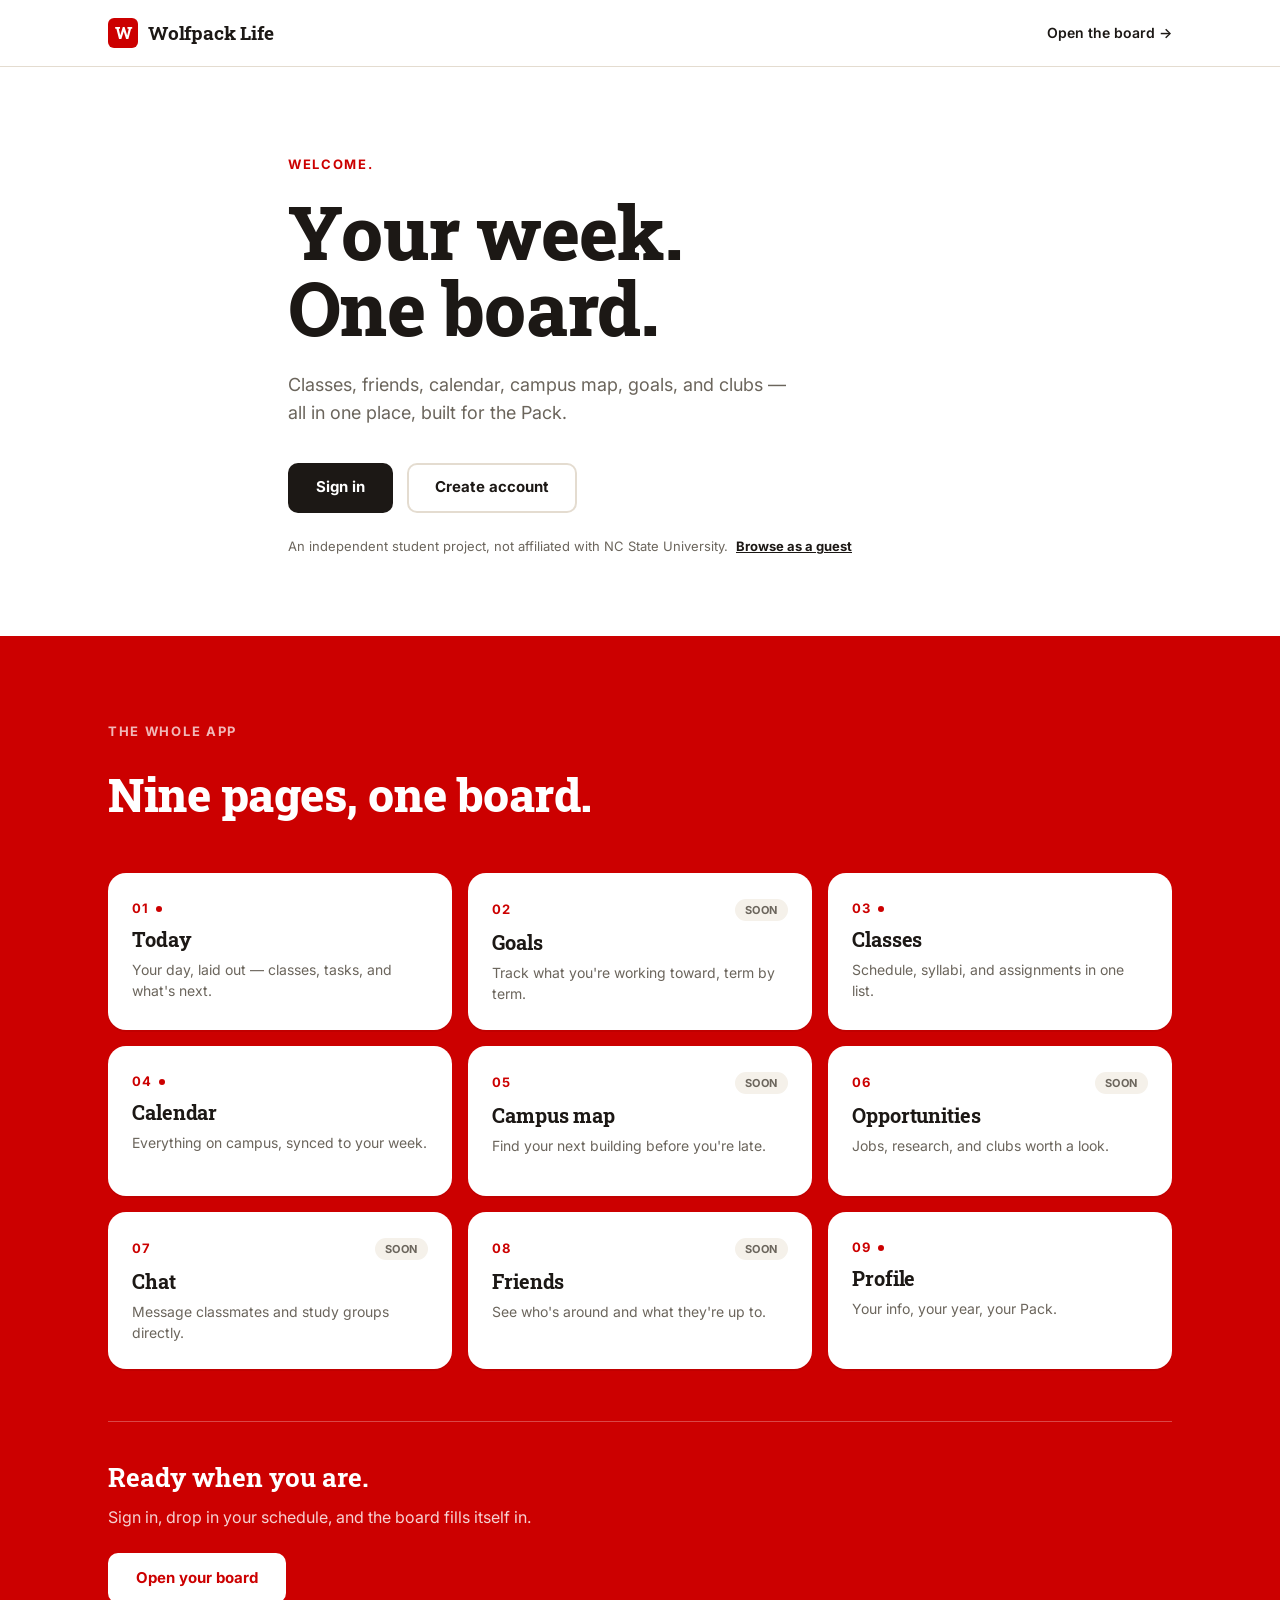
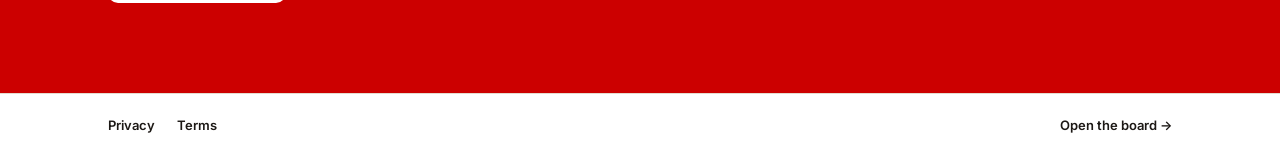
==== commit e85c789e: "Build out the Profile page Adds profile.html: edit display name (updates the live session too, so th" ====
--- a/index.html
+++ b/index.html
@@ -55,15 +55,15 @@
         <h2 class="board-title">Nine pages, one board.</h2>
 
         <ol class="page-list">
-          <li class="page-live"><span class="card-top"><span class="num">01</span></span><h3>Today</h3><p>Your day, laid out — classes, tasks, and what's next.</p></li>
+          <li class="page-live"><a href="today.html"><span class="card-top"><span class="num">01</span></span><h3>Today</h3><p>Your day, laid out — classes, tasks, and what's next.</p></a></li>
           <li><span class="card-top"><span class="num">02</span><span class="soon-tag">Soon</span></span><h3>Goals</h3><p>Track what you're working toward, term by term.</p></li>
-          <li class="page-live"><span class="card-top"><span class="num">03</span></span><h3>Classes</h3><p>Schedule, syllabi, and assignments in one list.</p></li>
-          <li class="page-live"><span class="card-top"><span class="num">04</span></span><h3>Calendar</h3><p>Everything on campus, synced to your week.</p></li>
+          <li class="page-live"><a href="classes.html"><span class="card-top"><span class="num">03</span></span><h3>Classes</h3><p>Schedule, syllabi, and assignments in one list.</p></a></li>
+          <li class="page-live"><a href="calendar.html"><span class="card-top"><span class="num">04</span></span><h3>Calendar</h3><p>Everything on campus, synced to your week.</p></a></li>
           <li><span class="card-top"><span class="num">05</span><span class="soon-tag">Soon</span></span><h3>Campus map</h3><p>Find your next building before you're late.</p></li>
           <li><span class="card-top"><span class="num">06</span><span class="soon-tag">Soon</span></span><h3>Opportunities</h3><p>Jobs, research, and clubs worth a look.</p></li>
           <li><span class="card-top"><span class="num">07</span><span class="soon-tag">Soon</span></span><h3>Chat</h3><p>Message classmates and study groups directly.</p></li>
           <li><span class="card-top"><span class="num">08</span><span class="soon-tag">Soon</span></span><h3>Friends</h3><p>See who's around and what they're up to.</p></li>
-          <li><span class="card-top"><span class="num">09</span><span class="soon-tag">Soon</span></span><h3>Profile</h3><p>Your info, your year, your Pack.</p></li>
+          <li class="page-live"><a href="profile.html"><span class="card-top"><span class="num">09</span></span><h3>Profile</h3><p>Your info, your year, your Pack.</p></a></li>
         </ol>
 
         <div class="board-cta">
@@ -78,8 +78,8 @@
   <footer class="site-footer">
     <div class="wrap footer-inner">
       <div class="footer-links">
-        <a href="#privacy">Privacy</a>
-        <a href="#terms">Terms</a>
+        <a href="privacy.html">Privacy</a>
+        <a href="terms.html">Terms</a>
       </div>
       <a class="footer-cta" href="board.html">Open the board →</a>
     </div>
--- a/styles.css
+++ b/styles.css
@@ -465,6 +465,40 @@
 
 .today-body { padding-bottom: 100px; }
 
+/* ---------- Prose (legal pages) ---------- */
+.prose { max-width: 680px; }
+
+.prose p {
+  font-size: 16px;
+  line-height: 1.65;
+  color: var(--ink);
+  margin-bottom: 20px;
+}
+
+.prose h2 {
+  font-family: var(--font-display);
+  font-weight: 700;
+  font-size: 22px;
+  margin: 36px 0 12px;
+}
+
+.prose code {
+  background: var(--card);
+  border-radius: 4px;
+  padding: 2px 6px;
+  font-size: 14px;
+}
+
+.prose .link-btn-inline { color: var(--red); }
+
+.prose-note {
+  font-size: 14px;
+  color: var(--muted);
+  border-top: 1px solid var(--line);
+  padding-top: 20px;
+  margin-top: 20px;
+}
+
 .next-card {
   background: var(--ink);
   color: var(--white);
@@ -492,6 +526,26 @@
   box-shadow: 0 1px 2px rgba(28, 24, 21, 0.04);
   padding: 28px;
 }
+
+#accountPanels .panel { margin-bottom: 28px; }
+#accountPanels .panel:last-child { margin-bottom: 0; }
+
+.field input[readonly] {
+  color: var(--muted);
+  cursor: default;
+}
+.field input[readonly]:focus {
+  border-color: var(--line);
+  box-shadow: none;
+}
+
+.danger-zone { border-color: var(--red); }
+
+.danger-link { color: var(--red); }
+.danger-link:hover { color: var(--red-dark); }
+
+.danger-btn { background: var(--red); }
+.danger-btn:hover { background: var(--red-dark); }
 
 .panel-header {
   display: flex;
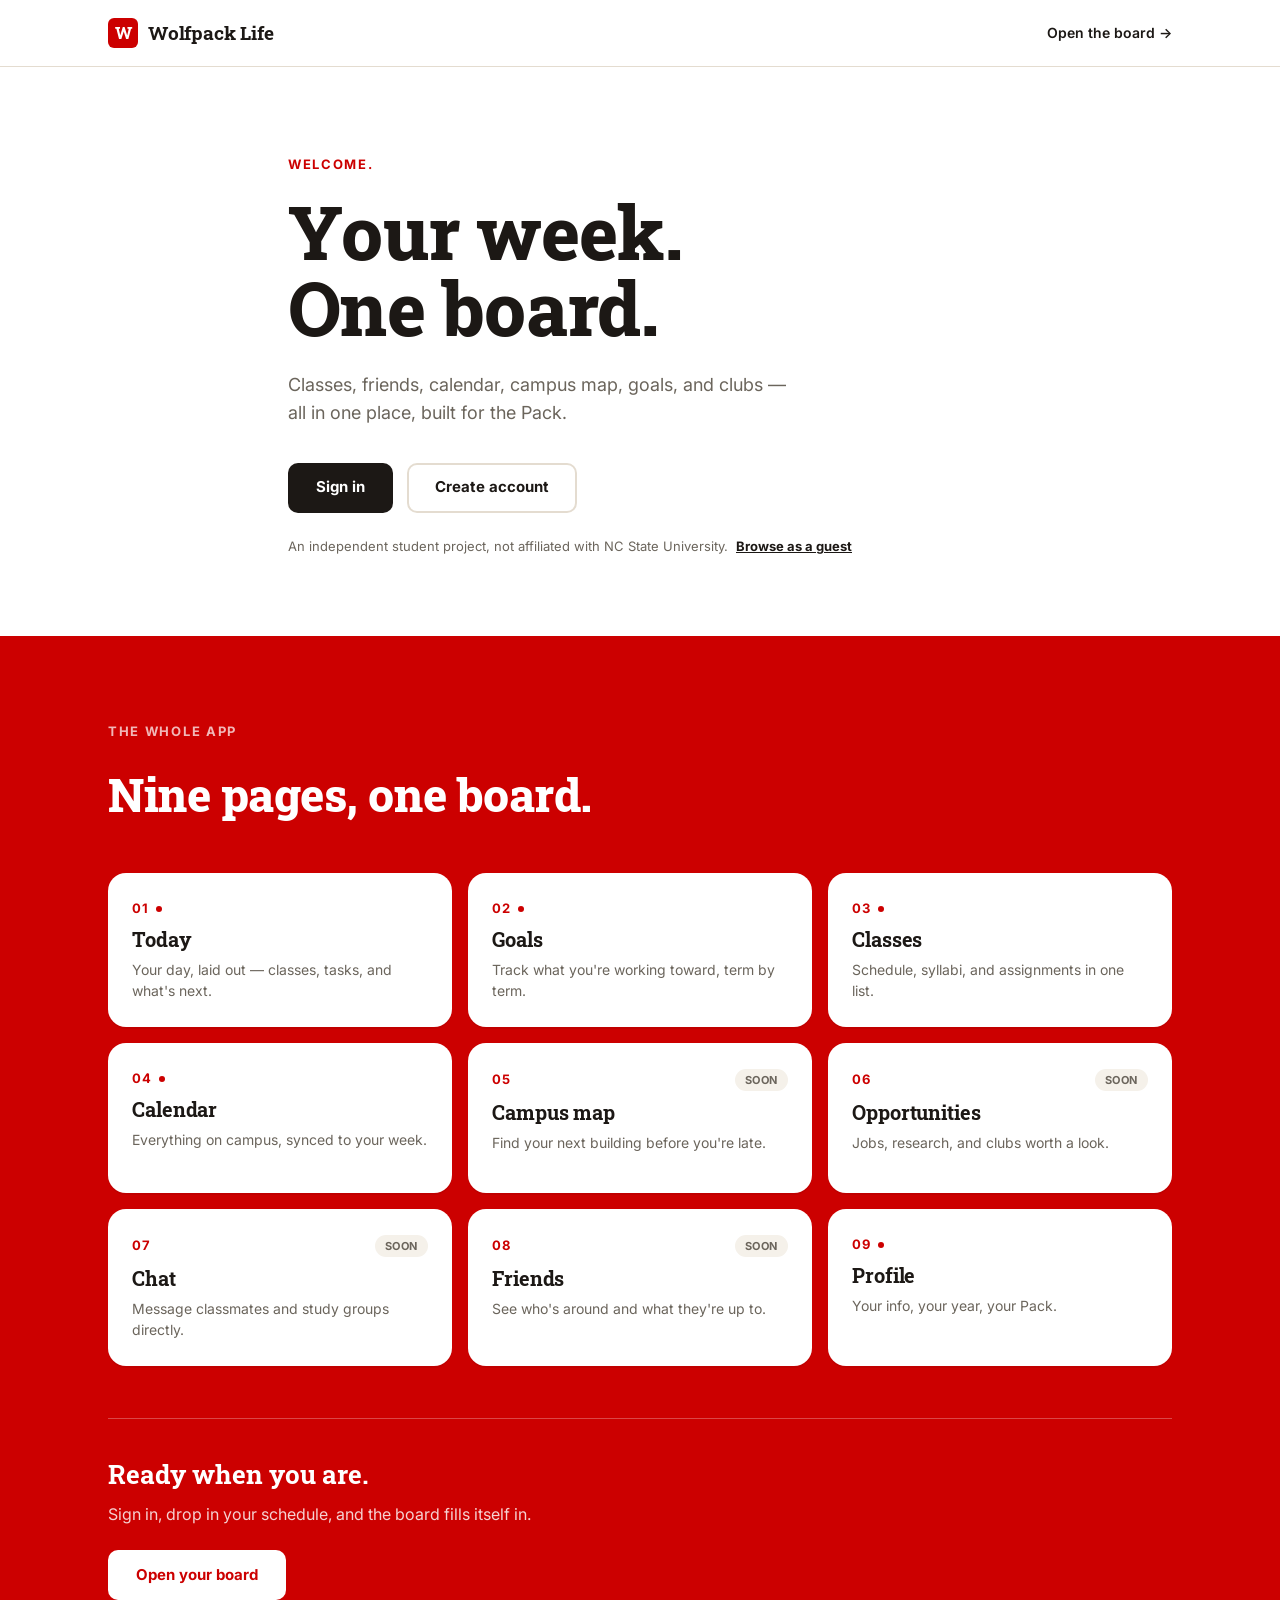
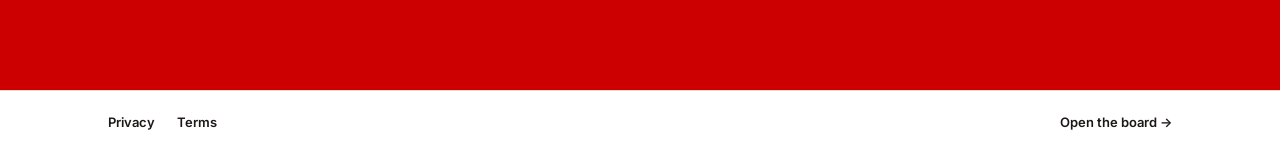
==== commit 6511f688: "Build out the Goals page Adds goals.html: goals grouped by term with add/edit/delete, reusing the sa" ====
--- a/index.html
+++ b/index.html
@@ -56,7 +56,7 @@
 
         <ol class="page-list">
           <li class="page-live"><a href="today.html"><span class="card-top"><span class="num">01</span></span><h3>Today</h3><p>Your day, laid out — classes, tasks, and what's next.</p></a></li>
-          <li><span class="card-top"><span class="num">02</span><span class="soon-tag">Soon</span></span><h3>Goals</h3><p>Track what you're working toward, term by term.</p></li>
+          <li class="page-live"><a href="goals.html"><span class="card-top"><span class="num">02</span></span><h3>Goals</h3><p>Track what you're working toward, term by term.</p></a></li>
           <li class="page-live"><a href="classes.html"><span class="card-top"><span class="num">03</span></span><h3>Classes</h3><p>Schedule, syllabi, and assignments in one list.</p></a></li>
           <li class="page-live"><a href="calendar.html"><span class="card-top"><span class="num">04</span></span><h3>Calendar</h3><p>Everything on campus, synced to your week.</p></a></li>
           <li><span class="card-top"><span class="num">05</span><span class="soon-tag">Soon</span></span><h3>Campus map</h3><p>Find your next building before you're late.</p></li>
--- a/styles.css
+++ b/styles.css
@@ -710,6 +710,21 @@
 .status-now { background: var(--red); color: var(--white); }
 .status-next { background: var(--ink); color: var(--white); }
 
+.goal-status {
+  font-family: var(--font-body);
+  font-weight: 700;
+  font-size: 12px;
+  border: none;
+  border-radius: 999px;
+  padding: 6px 14px;
+  cursor: pointer;
+  white-space: nowrap;
+  transition: background 0.12s ease, color 0.12s ease;
+}
+.goal-status.not-started { background: var(--card); color: var(--muted); box-shadow: inset 0 0 0 1px var(--line); }
+.goal-status.in-progress { background: var(--ink); color: var(--white); }
+.goal-status.done { background: var(--red); color: var(--white); }
+
 .remove-btn {
   background: none;
   border: none;
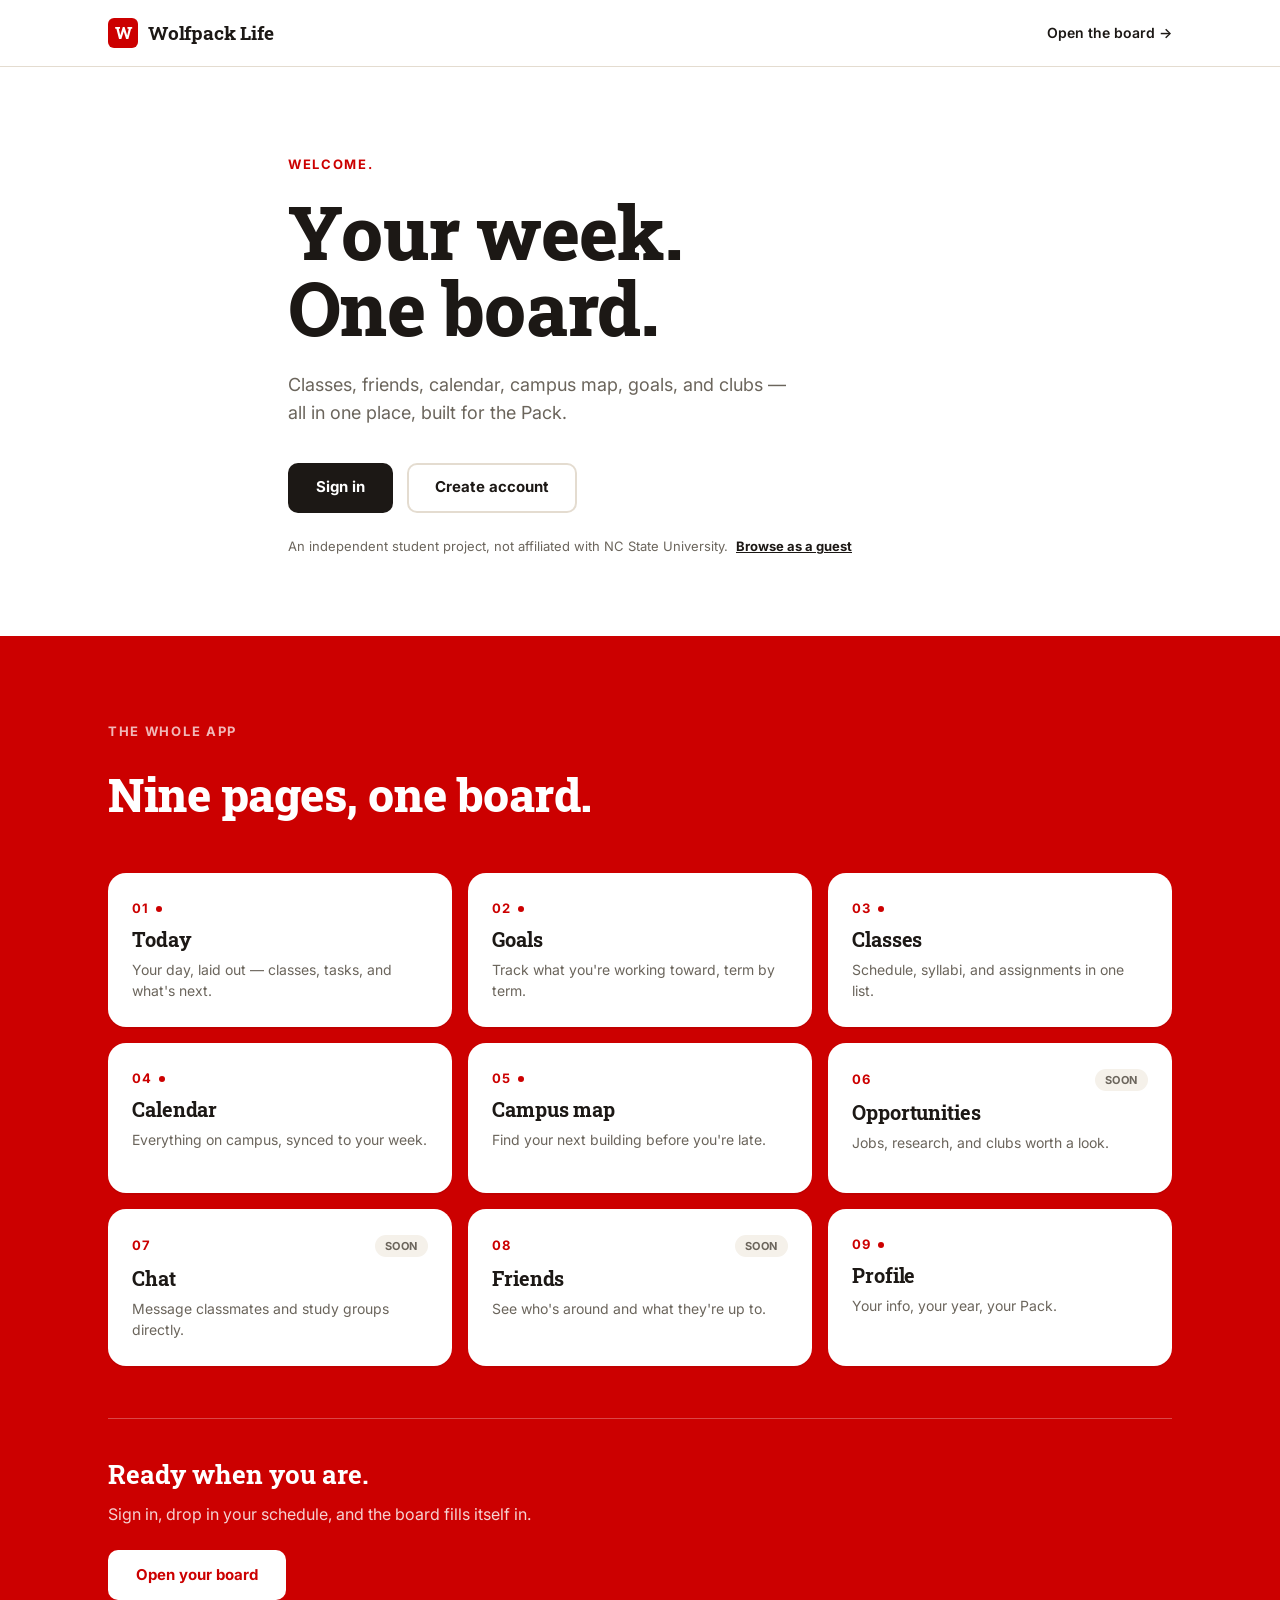
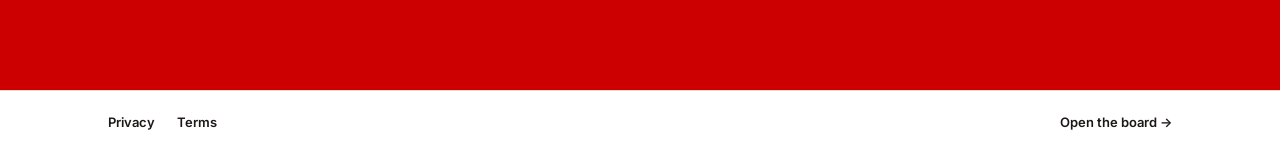
==== commit 315aeef4: "Build out the Campus Map page Adds campus-map.html: a real embedded OpenStreetMap centered on NC Sta" ====
--- a/index.html
+++ b/index.html
@@ -59,7 +59,7 @@
           <li class="page-live"><a href="goals.html"><span class="card-top"><span class="num">02</span></span><h3>Goals</h3><p>Track what you're working toward, term by term.</p></a></li>
           <li class="page-live"><a href="classes.html"><span class="card-top"><span class="num">03</span></span><h3>Classes</h3><p>Schedule, syllabi, and assignments in one list.</p></a></li>
           <li class="page-live"><a href="calendar.html"><span class="card-top"><span class="num">04</span></span><h3>Calendar</h3><p>Everything on campus, synced to your week.</p></a></li>
-          <li><span class="card-top"><span class="num">05</span><span class="soon-tag">Soon</span></span><h3>Campus map</h3><p>Find your next building before you're late.</p></li>
+          <li class="page-live"><a href="campus-map.html"><span class="card-top"><span class="num">05</span></span><h3>Campus map</h3><p>Find your next building before you're late.</p></a></li>
           <li><span class="card-top"><span class="num">06</span><span class="soon-tag">Soon</span></span><h3>Opportunities</h3><p>Jobs, research, and clubs worth a look.</p></li>
           <li><span class="card-top"><span class="num">07</span><span class="soon-tag">Soon</span></span><h3>Chat</h3><p>Message classmates and study groups directly.</p></li>
           <li><span class="card-top"><span class="num">08</span><span class="soon-tag">Soon</span></span><h3>Friends</h3><p>See who's around and what they're up to.</p></li>
--- a/styles.css
+++ b/styles.css
@@ -530,6 +530,38 @@
 #accountPanels .panel { margin-bottom: 28px; }
 #accountPanels .panel:last-child { margin-bottom: 0; }
 
+.panel-stack { margin-top: 28px; }
+
+.map-disclaimer { font-size: 13px; margin-bottom: 0; }
+.map-disclaimer a { text-decoration: underline; }
+.map-disclaimer a:hover { color: var(--red); }
+
+.map-panel .panel-header { align-items: flex-start; }
+
+.map-embed {
+  border-radius: var(--radius-md);
+  overflow: hidden;
+  border: 1px solid var(--line);
+}
+.map-embed iframe {
+  display: block;
+  width: 100%;
+  height: 380px;
+  border: none;
+}
+
+.place-list { list-style: none; }
+
+.place-item {
+  display: flex;
+  align-items: center;
+  justify-content: space-between;
+  gap: 16px;
+  padding: 14px 0;
+  border-bottom: 1px solid var(--line);
+}
+.place-item:last-child { border-bottom: none; }
+
 .field input[readonly] {
   color: var(--muted);
   cursor: default;
